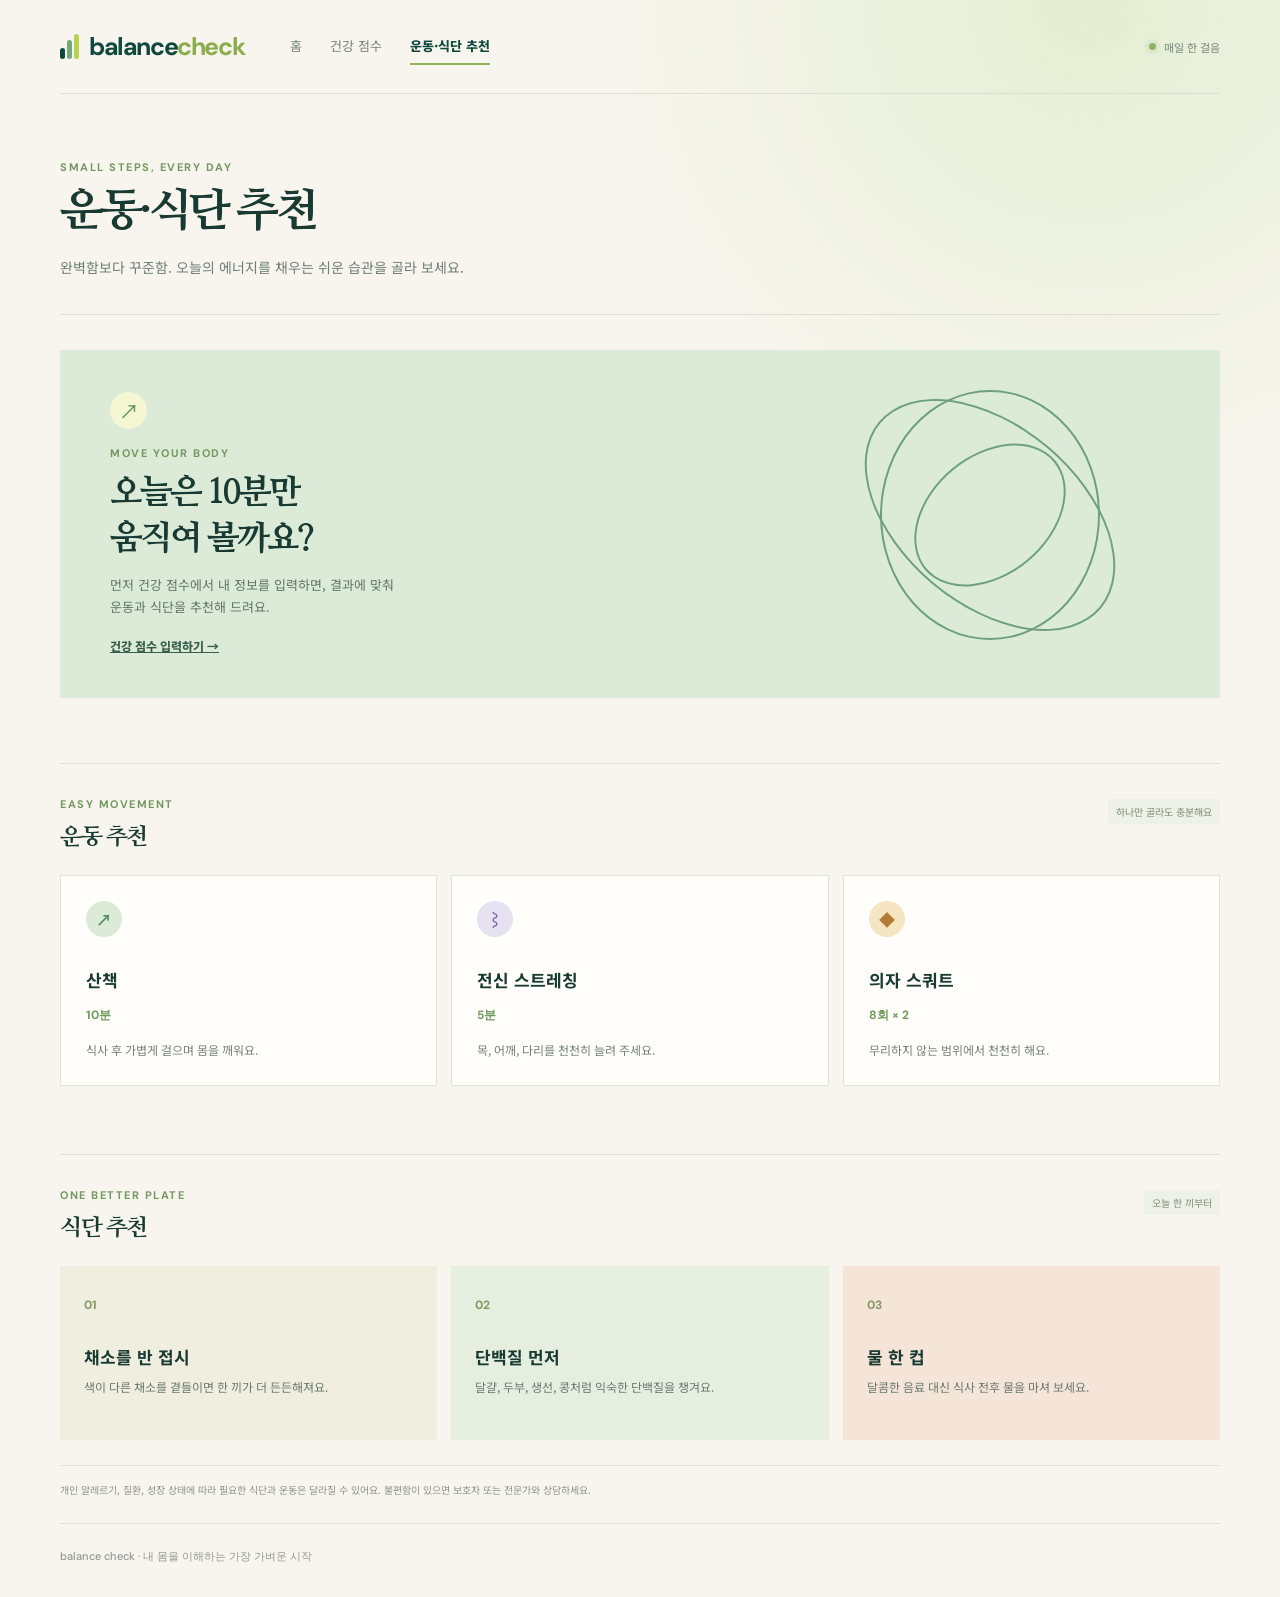
==== recommendations.html @ ae0cb95d "Link score results to personalized recommendations" ====
<!doctype html>
<html lang="ko">
  <head>
    <meta charset="UTF-8" /><meta name="viewport" content="width=device-width, initial-scale=1.0" />
    <meta name="theme-color" content="#123f38" /><title>밸런스 체크 | 운동·식단 추천</title>
    <link rel="preconnect" href="https://fonts.googleapis.com" /><link rel="preconnect" href="https://fonts.gstatic.com" crossorigin />
    <link href="https://fonts.googleapis.com/css2?family=DM+Sans:wght@400;500;600;700&family=Nanum+Myeongjo:wght@700;800&family=Noto+Sans+KR:wght@400;500;600;700;800&display=swap" rel="stylesheet" />
    <link rel="stylesheet" href="styles.css?v=20260808-pages1" />
  </head>
  <body data-page="recommendations"><main id="app"></main><script src="app.js?v=20260808-pages2"></script></body>
</html>
---- styles.css ----
:root{--ink:#183a32;--deep:#11483e;--lime:#dff06c;--paper:#f7f5ee;--muted:#6e7f78;--line:#dedfd4;font-family:"Noto Sans KR",sans-serif;color:var(--ink);background:var(--paper)}*{box-sizing:border-box}html{scroll-behavior:smooth}body{margin:0;min-width:320px;background:radial-gradient(circle at 85% 0,#e4eed3 0,transparent 30rem),var(--paper)}.page-shell{width:min(1160px,calc(100% - 40px));margin:auto}.site-header{height:94px;display:flex;align-items:center;border-bottom:1px solid var(--line);gap:46px}.brand{display:flex;align-items:center;gap:10px;color:var(--deep);text-decoration:none;font:700 25px/1 "DM Sans",sans-serif;letter-spacing:-1.4px}.brand>span>span{color:#8cad4e}.brand-mark{display:flex;align-items:end;gap:2px;height:25px}.brand-mark i{width:5px;border-radius:6px;background:var(--deep)}.brand-mark i:nth-child(1){height:11px}.brand-mark i:nth-child(2){height:19px;background:#74a879}.brand-mark i:nth-child(3){height:25px;background:#b7d351}nav{display:flex;gap:28px}nav a{padding:8px 0;color:#77827c;text-decoration:none;font-size:13px}nav a.active{color:var(--deep);font-weight:800;border-bottom:2px solid #90b65b}.header-note{margin-left:auto;display:flex;align-items:center;gap:8px;color:#78867b;font-size:11px}.header-note i{width:7px;height:7px;border-radius:50%;background:#8bb465;box-shadow:0 0 0 4px #dce9cd}.eyebrow{margin:0 0 12px;color:#73985f;font:700 11px/1 "DM Sans",sans-serif;letter-spacing:1.5px}.home-hero{min-height:455px;display:grid;grid-template-columns:1.1fr .9fr;align-items:center;padding:70px 45px 50px 4px}.home-hero h1,.page-title h1{margin:0;font:800 clamp(35px,4.6vw,61px)/1.2 "Nanum Myeongjo",serif;letter-spacing:-3.5px}.home-hero h1 em{color:#57906c;font-style:normal}.hero-copy{max-width:360px;margin:22px 0 28px;color:var(--muted);font-size:14px;line-height:1.8}.primary-button{display:inline-flex;gap:20px;align-items:center;padding:15px 17px;background:var(--deep);color:#fff;text-decoration:none;font-size:13px;font-weight:700}.primary-button b{font-size:20px;font-weight:400}.hero-art{height:310px;position:relative;overflow:hidden;border-radius:50% 50% 3px 3px;background:#b4d6a1}.sun-disc{position:absolute;top:30px;right:50px;width:175px;height:175px;border-radius:50%;background:#eaf19b}.hero-word{position:absolute;right:26px;bottom:24px;color:#2c5847;font:800 36px/.9 "DM Sans",sans-serif;letter-spacing:-2px}.hero-word span{color:#fff}.leaf{position:absolute;color:#4e8668;font:100px/1 serif;transform:rotate(-34deg)}.leaf-a{top:8px;left:27px}.leaf-b{bottom:-40px;left:85px;transform:rotate(57deg)}.page-intro{padding:52px 0 30px;border-top:1px solid var(--line)}.page-intro h2,.section-heading h2,.recommend-section h2,.food-section h2{margin:0;font:800 29px/1.35 "Nanum Myeongjo",serif;letter-spacing:-1.5px}.journey-grid{display:grid;grid-template-columns:repeat(3,1fr);gap:14px;padding-bottom:70px}.journey-card{min-height:238px;padding:22px;color:var(--ink);text-decoration:none;border:1px solid #dfe2d8;transition:transform .2s}.journey-card:hover{transform:translateY(-4px)}.journey-card.sage{background:#dcead7}.journey-card.cream{background:#f2edda}.journey-card.peach{background:#f5dfcf}.journey-card>span{font:700 11px "DM Sans",sans-serif}.card-icon{margin:24px 0 18px;font-size:38px}.journey-card h3{margin:0 0 7px;font-size:18px}.journey-card p{margin:0;color:#607168;font-size:12px;line-height:1.7}.journey-card>b{display:block;margin-top:19px;font-size:12px}.page-title{padding:68px 0 37px;border-bottom:1px solid var(--line)}.page-title h1{font-size:45px}.page-title>p:last-child{margin:18px 0 0;color:var(--muted);font-size:14px}.score-layout{display:grid;grid-template-columns:.8fr 1.2fr;gap:14px;margin-top:30px}.form-card,.metrics-section{padding:29px;background:#fffefa;border:1px solid #e3e3d8}.section-heading{display:flex;justify-content:space-between;align-items:start;margin-bottom:22px}.section-heading h2{font-size:23px}.section-heading>span{padding:5px 8px;border-radius:2px;background:#edf1e7;color:#809077;font-size:10px}form{display:grid;grid-template-columns:repeat(2,1fr);gap:14px}label{color:#56655f;font-size:12px;font-weight:700}label.wide{grid-column:span 2}label small{color:#99a39d;font-weight:500}input,select{width:100%;height:42px;margin-top:7px;padding:0 11px;border:1px solid #e0e3d9;border-radius:2px;background:#f8f8f2;color:var(--ink);font:inherit;outline:0}input:focus,select:focus{border-color:#78a577;box-shadow:0 0 0 3px #dbead7}.input-help{margin:21px 0 0;color:#949c95;font-size:10px}.score-card{min-height:300px;display:flex;align-items:center;gap:30px;padding:32px;color:#fbfaf3;overflow:hidden;background:linear-gradient(125deg,#12473e,#296955);position:relative}.score-card:after{content:"";position:absolute;right:-75px;bottom:-120px;width:230px;height:230px;border:1px solid #b7d67666;border-radius:50%;box-shadow:0 0 0 35px #b7d67613}.score-ring,.youth-score{position:relative;z-index:1;flex:0 0 172px;width:172px;height:172px;border-radius:50%;display:grid;place-items:center}.score-ring{padding:12px;background:conic-gradient(var(--lime) calc(var(--score)*1%),#ffffff2b 0)}.score-ring:before{content:"";position:absolute;inset:12px;border-radius:50%;background:#1d594c}.score-ring>div{position:relative;text-align:center}.score-ring strong{display:block;font:700 55px/.9 "DM Sans",sans-serif;letter-spacing:-3px}.score-ring span,.youth-score span{display:block;margin-top:10px;color:#cde5ca;font:700 9px/1 "DM Sans",sans-serif;letter-spacing:1px}.youth-score{place-content:center;text-align:center;border:1px solid #cce498;background:#ffffff10}.youth-score strong{margin-top:9px;font:800 25px/1.25 "Nanum Myeongjo",serif}.score-card h2{position:relative;z-index:1;margin:0 0 11px;font-size:24px}.score-card p:not(.eyebrow){position:relative;z-index:1;max-width:260px;margin:0;color:#c9d9d3;font-size:13px;line-height:1.75}.score-card .eyebrow{color:#d5eb94}.metrics-section{margin:14px 0 68px}.metric-grid{display:grid;grid-template-columns:repeat(4,1fr);gap:12px}.metric-card{min-height:142px;padding:17px;border:1px solid #e4e5db;background:#fdfcf8}.metric-card>div{display:flex;justify-content:space-between;color:#66766f;font-size:11px}.metric-card em{padding:3px 6px;border-radius:10px;background:#e6f2dd;color:#68934d;font-size:9px;font-style:normal}.metric-card.care em{background:#f6e9ce;color:#ac8038}.metric-card.muted em{background:#ecece8;color:#90958f}.metric-card strong{display:block;margin:18px 0 14px;font:600 25px/1 "DM Sans",sans-serif;letter-spacing:-1px}.metric-card small{margin-left:3px;color:#89948e;font:500 10px "Noto Sans KR",sans-serif;letter-spacing:0}.meter{display:block;height:4px;overflow:hidden;border-radius:4px;background:#e4e6df}.meter b{display:block;height:100%;border-radius:4px;background:#7eaa6a}.care .meter b{background:#d2a755}.muted .meter b{background:#afb6ac}.disclaimer{margin:25px 0 0;padding-top:15px;border-top:1px solid #e2e3d9;color:#8c948d;font-size:10px;line-height:1.7}.recommend-hero{display:flex;justify-content:space-between;min-height:290px;margin:35px 0 65px;padding:42px 50px;background:#dcebd8;overflow:hidden;position:relative}.recommend-hero h2{margin:0 0 11px;font:800 34px/1.35 "Nanum Myeongjo",serif;letter-spacing:-2px}.recommend-hero p:not(.eyebrow){max-width:285px;margin:0;color:#61756a;font-size:13px;line-height:1.7}.recommend-icon{display:grid;place-items:center;width:37px;height:37px;margin-bottom:19px;border-radius:50%;background:#f4f7d2;color:#5d9367;font-size:20px}.text-link{display:inline-block;margin-top:19px;color:#375e4c;font-size:12px;font-weight:800}.movement-lines{position:absolute;right:80px;top:30px;width:300px;height:270px}.movement-lines i{display:block;position:absolute;border:2px solid #6ea17b;border-radius:50%}.movement-lines i:nth-child(1){inset:10px 40px}.movement-lines i:nth-child(2){inset:45px 5px;transform:rotate(40deg)}.movement-lines i:nth-child(3){inset:75px 65px;transform:rotate(-40deg)}.recommend-section,.food-section{padding:35px 0 68px;border-top:1px solid var(--line)}.recommend-grid,.food-grid{display:grid;grid-template-columns:repeat(3,1fr);gap:14px}.recommend-grid article{padding:25px;background:#fffefa;border:1px solid #e3e4da}.mini-icon{display:grid;place-items:center;width:36px;height:36px;margin-bottom:30px;border-radius:50%;background:#dcebd8;color:#5d9367;font-weight:800}.mini-icon.stretch{background:#e7e2f2;color:#756aa1}.mini-icon.strength{background:#f6e5c3;color:#b37b34}.recommend-grid b{display:block;margin-bottom:8px;font-size:17px}.recommend-grid strong{font:700 12px "DM Sans",sans-serif;color:#6f9c5b}.recommend-grid p{margin:16px 0 0;color:#74817a;font-size:12px;line-height:1.7}.food-section{padding-bottom:25px}.food-grid article{min-height:174px;padding:24px;background:#f0eedf}.food-grid article:nth-child(2){background:#e6eee0}.food-grid article:nth-child(3){background:#f5e5d9}.food-grid span{color:#829862;font:700 12px "DM Sans",sans-serif}.food-grid h3{margin:30px 0 8px;font-size:17px}.food-grid p{margin:0;color:#697a72;font-size:12px;line-height:1.7}footer{padding:25px 0 33px;border-top:1px solid var(--line);color:#929a94;font:500 11px "DM Sans",sans-serif}@media(max-width:760px){.page-shell{width:min(100% - 24px,560px)}.site-header{height:72px;gap:16px}.header-note{display:none}nav{margin-left:auto;gap:13px}nav a{font-size:11px}.brand{font-size:22px}.home-hero{grid-template-columns:1fr;padding:45px 0}.hero-art{height:210px;margin-top:35px}.hero-word{font-size:29px}.page-title{padding:45px 0 28px}.page-title h1{font-size:35px}.score-layout{grid-template-columns:1fr}.score-card{min-height:240px;padding:24px;gap:20px}.score-ring,.youth-score{flex-basis:130px;width:130px;height:130px}.score-ring strong{font-size:44px}.youth-score strong{font-size:19px}.metric-grid{grid-template-columns:1fr 1fr}.metrics-section{margin-bottom:35px}.movement-lines{right:-55px;opacity:.55}.recommend-hero{padding:35px 26px}.journey-grid,.recommend-grid,.food-grid{grid-template-columns:1fr}.journey-card{min-height:180px}.card-icon{margin:13px 0}.recommend-section,.food-section{padding:30px 0}.recommend-grid article{min-height:145px}.mini-icon{margin-bottom:16px}}@media(max-width:420px){nav{gap:9px}.brand{font-size:20px}.home-hero h1{font-size:33px}.score-card{gap:13px}.score-card h2{font-size:19px}.score-card p:not(.eyebrow){font-size:11px}.score-ring,.youth-score{flex-basis:112px;width:112px;height:112px}.score-ring{padding:9px}.score-ring:before{inset:9px}.score-ring strong{font-size:37px}.youth-score strong{font-size:16px}.metric-card{padding:14px}.metric-card strong{font-size:20px}.form-card,.metrics-section{padding:21px 16px}}
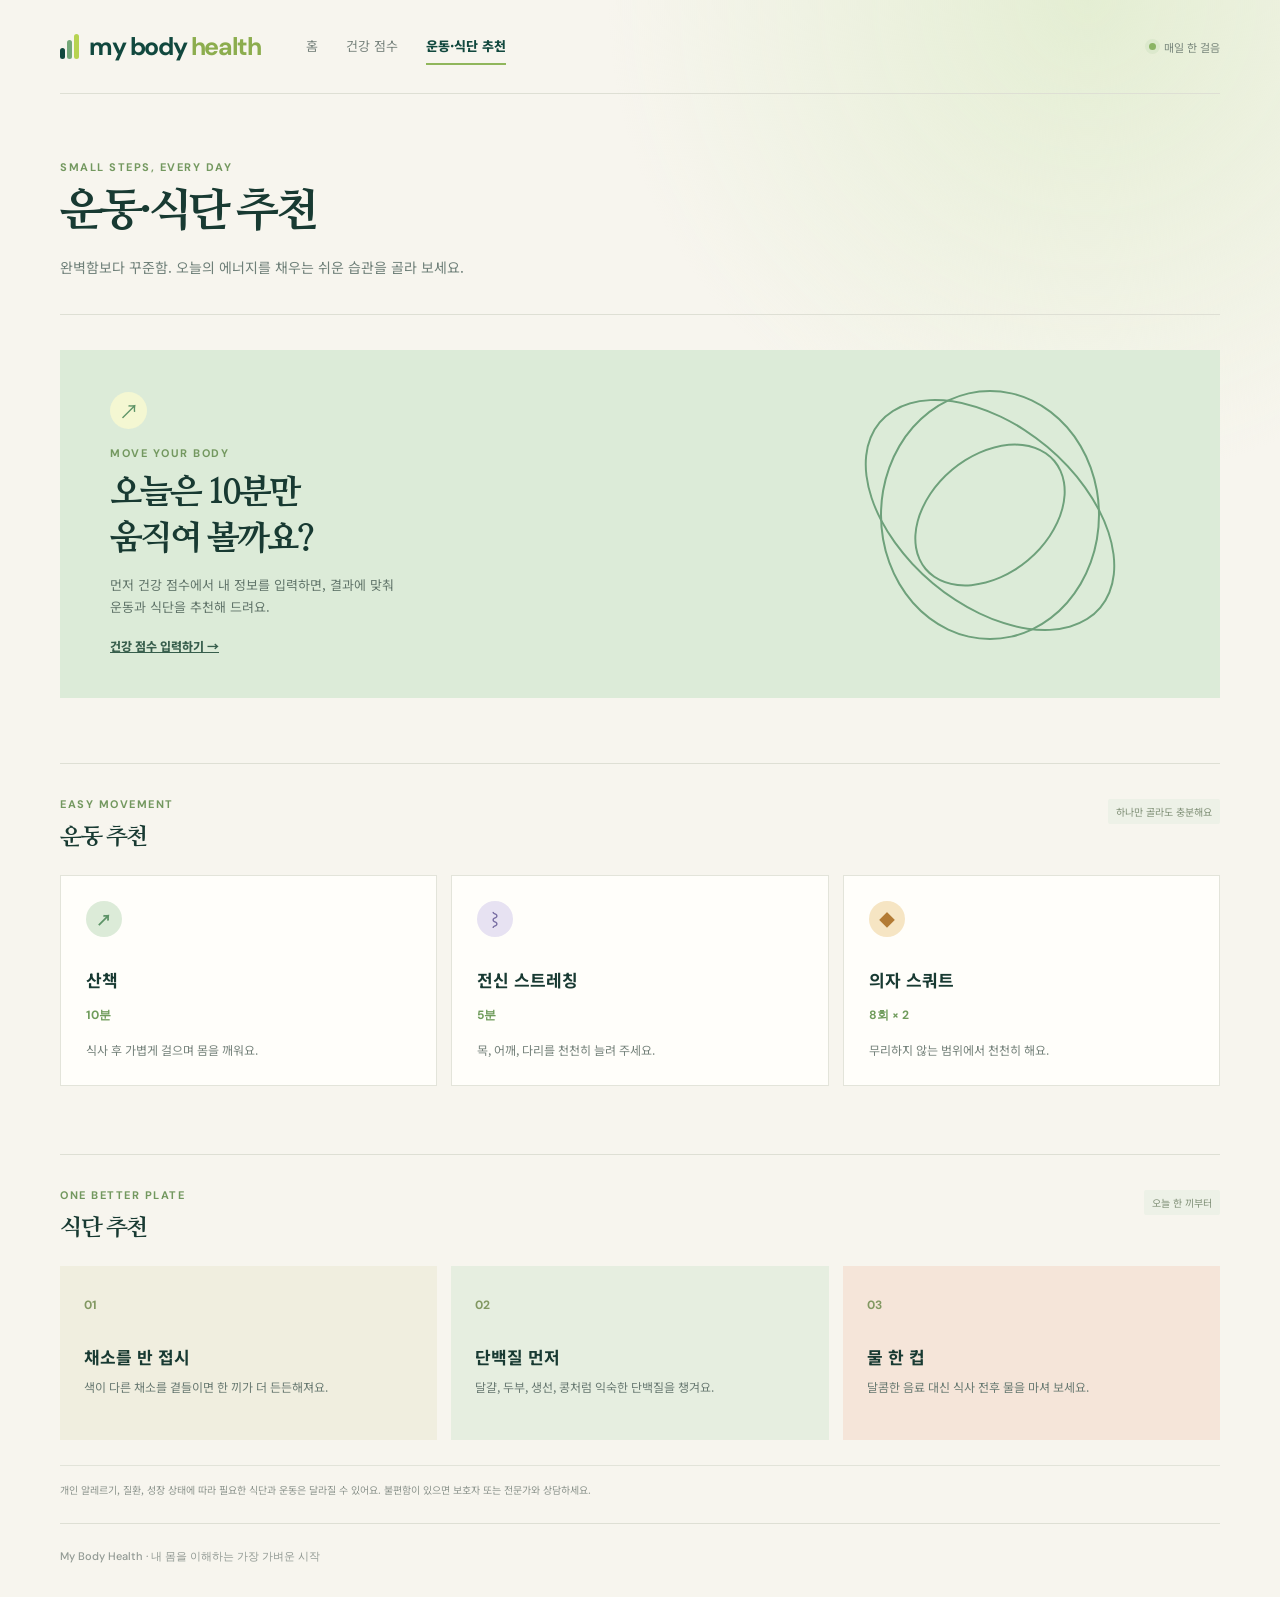
==== commit bf1aae50: "Rename app to My Body Health" ====
--- a/recommendations.html
+++ b/recommendations.html
@@ -2,10 +2,10 @@
 <html lang="ko">
   <head>
     <meta charset="UTF-8" /><meta name="viewport" content="width=device-width, initial-scale=1.0" />
-    <meta name="theme-color" content="#123f38" /><title>밸런스 체크 | 운동·식단 추천</title>
+    <meta name="theme-color" content="#123f38" /><title>My Body Health | 운동·식단 추천</title>
     <link rel="preconnect" href="https://fonts.googleapis.com" /><link rel="preconnect" href="https://fonts.gstatic.com" crossorigin />
     <link href="https://fonts.googleapis.com/css2?family=DM+Sans:wght@400;500;600;700&family=Nanum+Myeongjo:wght@700;800&family=Noto+Sans+KR:wght@400;500;600;700;800&display=swap" rel="stylesheet" />
     <link rel="stylesheet" href="styles.css?v=20260808-pages1" />
   </head>
-  <body data-page="recommendations"><main id="app"></main><script src="app.js?v=20260808-pages2"></script></body>
+  <body data-page="recommendations"><main id="app"></main><script src="app.js?v=20260808-pages6"></script></body>
 </html>
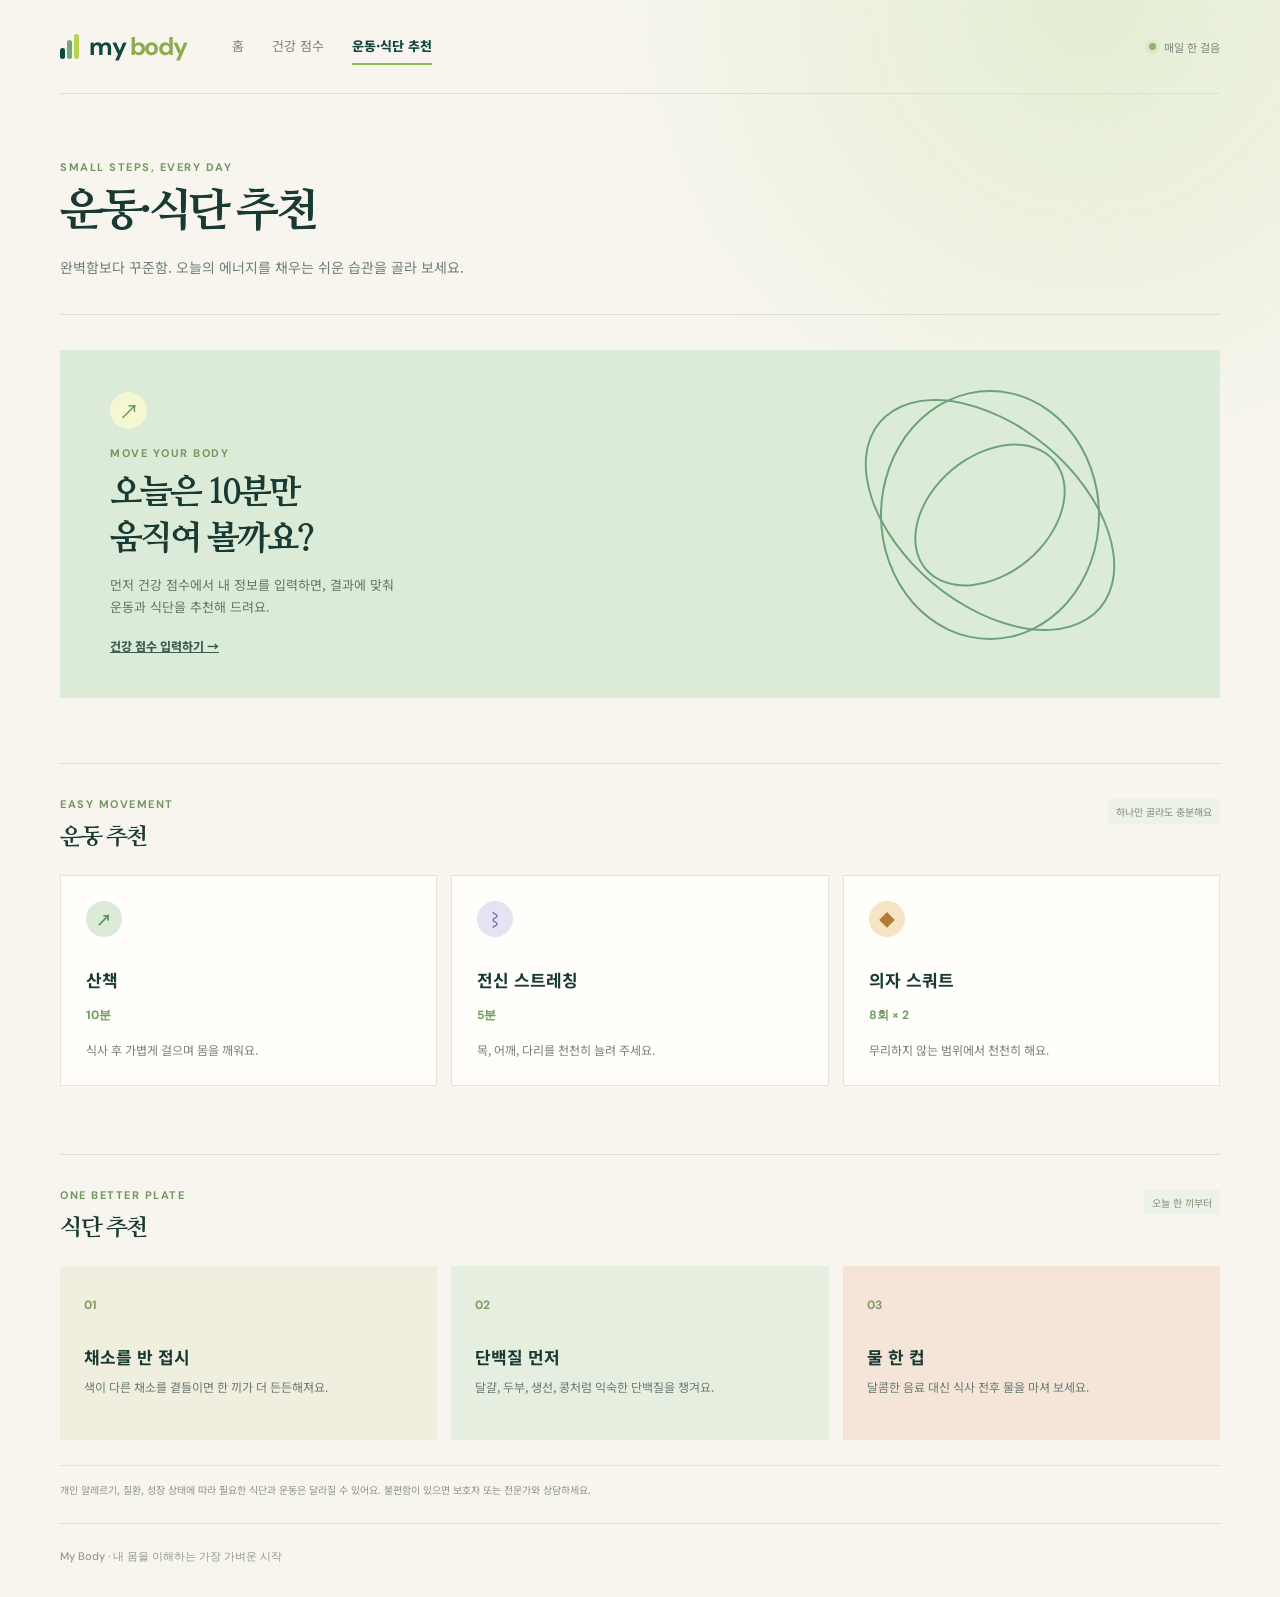
==== commit f54fabcf: "Shorten app name to My Body" ====
--- a/recommendations.html
+++ b/recommendations.html
@@ -2,10 +2,10 @@
 <html lang="ko">
   <head>
     <meta charset="UTF-8" /><meta name="viewport" content="width=device-width, initial-scale=1.0" />
-    <meta name="theme-color" content="#123f38" /><title>My Body Health | 운동·식단 추천</title>
+    <meta name="theme-color" content="#123f38" /><title>My Body | 운동·식단 추천</title>
     <link rel="preconnect" href="https://fonts.googleapis.com" /><link rel="preconnect" href="https://fonts.gstatic.com" crossorigin />
     <link href="https://fonts.googleapis.com/css2?family=DM+Sans:wght@400;500;600;700&family=Nanum+Myeongjo:wght@700;800&family=Noto+Sans+KR:wght@400;500;600;700;800&display=swap" rel="stylesheet" />
     <link rel="stylesheet" href="styles.css?v=20260808-pages1" />
   </head>
-  <body data-page="recommendations"><main id="app"></main><script src="app.js?v=20260808-pages6"></script></body>
+  <body data-page="recommendations"><main id="app"></main><script src="app.js?v=20260808-pages7"></script></body>
 </html>
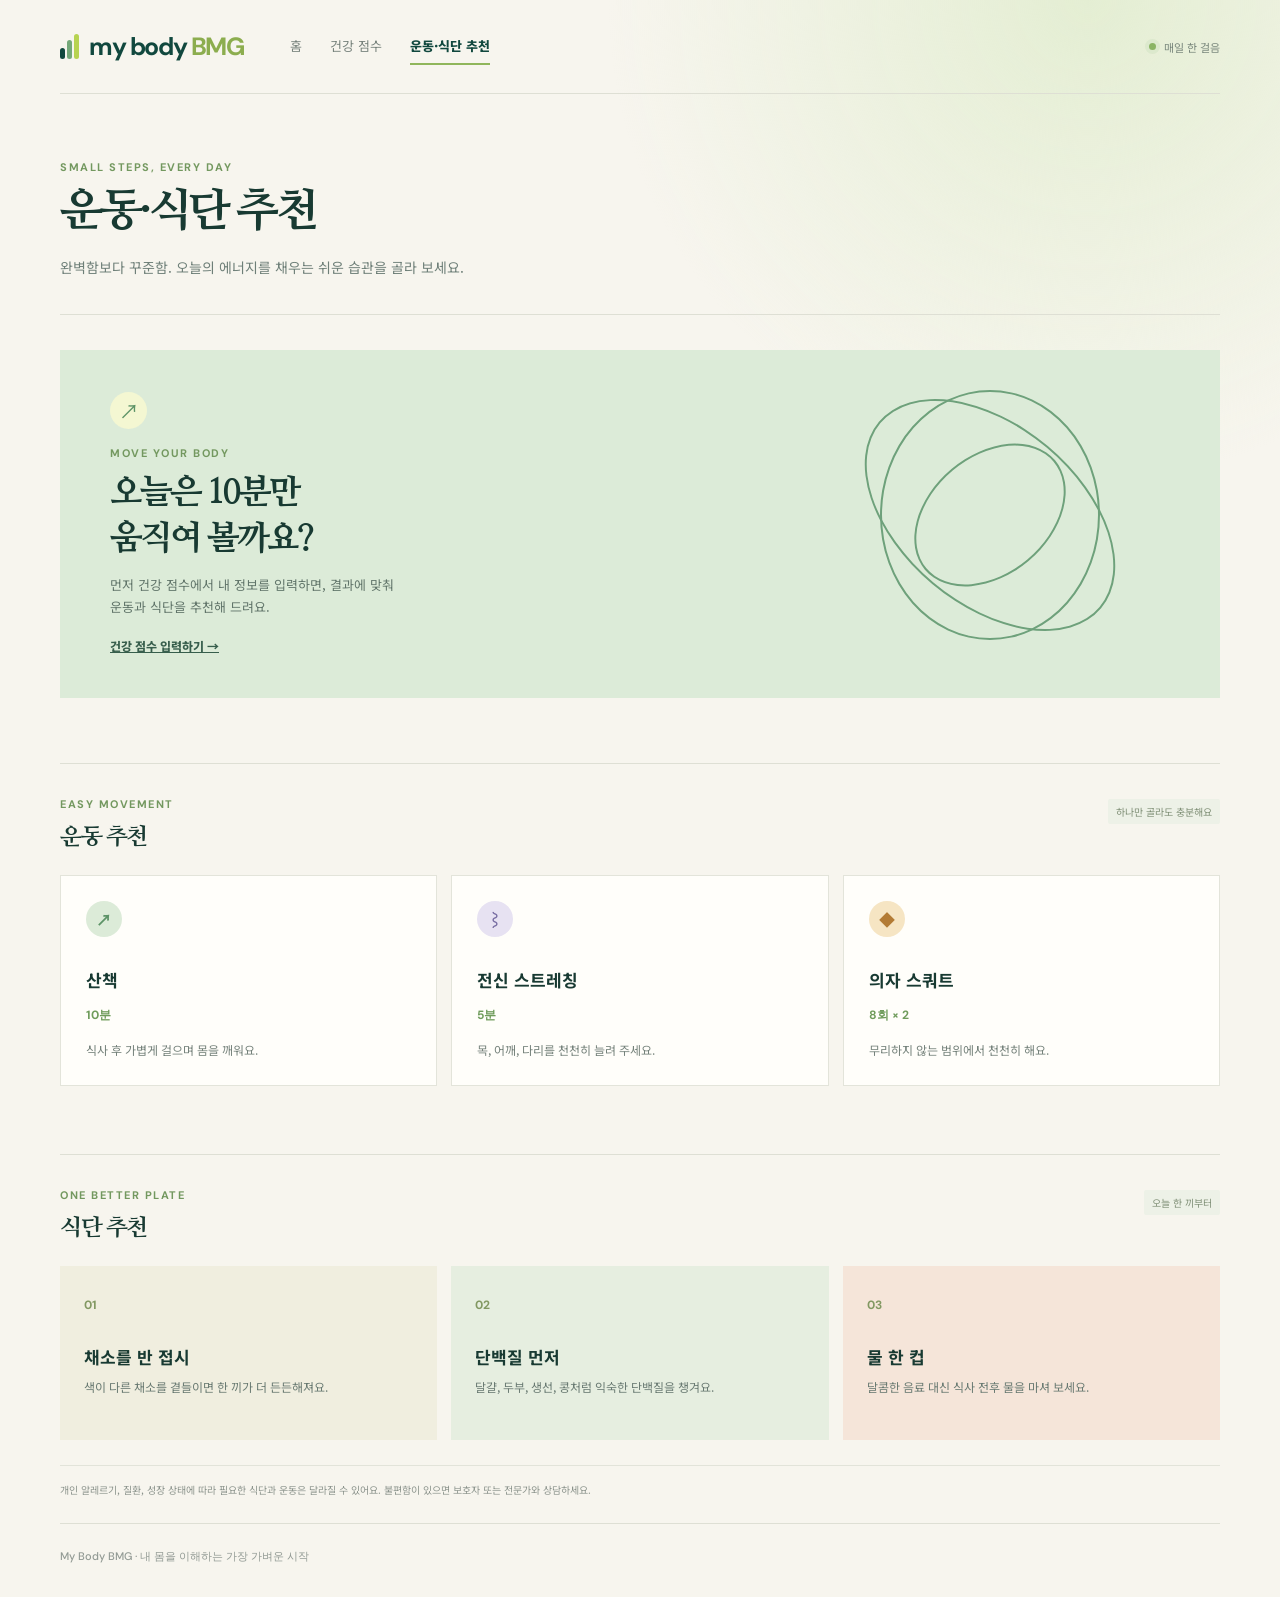
==== commit 163e1baa: "Rename app to My Body BMG" ====
--- a/recommendations.html
+++ b/recommendations.html
@@ -2,10 +2,10 @@
 <html lang="ko">
   <head>
     <meta charset="UTF-8" /><meta name="viewport" content="width=device-width, initial-scale=1.0" />
-    <meta name="theme-color" content="#123f38" /><title>My Body | 운동·식단 추천</title>
+    <meta name="theme-color" content="#123f38" /><title>My Body BMG | 운동·식단 추천</title>
     <link rel="preconnect" href="https://fonts.googleapis.com" /><link rel="preconnect" href="https://fonts.gstatic.com" crossorigin />
     <link href="https://fonts.googleapis.com/css2?family=DM+Sans:wght@400;500;600;700&family=Nanum+Myeongjo:wght@700;800&family=Noto+Sans+KR:wght@400;500;600;700;800&display=swap" rel="stylesheet" />
     <link rel="stylesheet" href="styles.css?v=20260808-pages1" />
   </head>
-  <body data-page="recommendations"><main id="app"></main><script src="app.js?v=20260808-pages7"></script></body>
+  <body data-page="recommendations"><main id="app"></main><script src="app.js?v=20260808-pages8"></script></body>
 </html>
